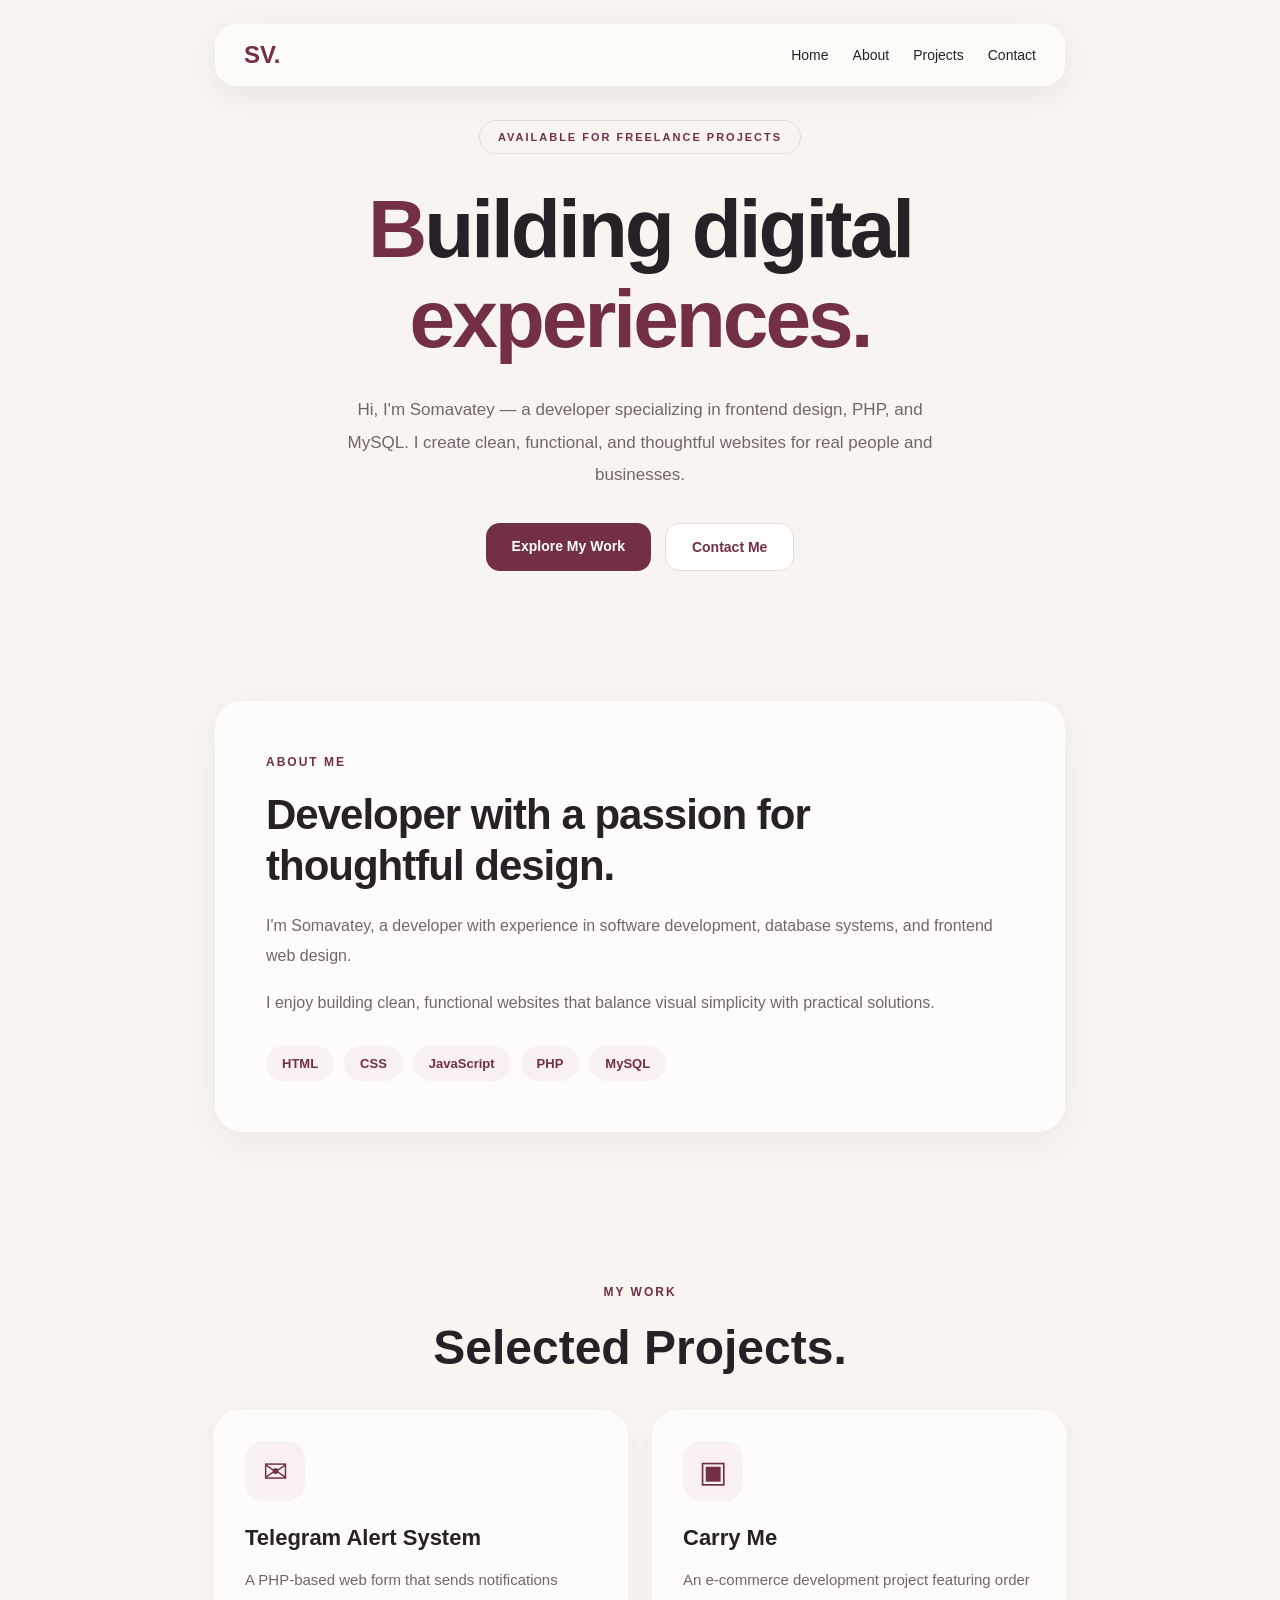
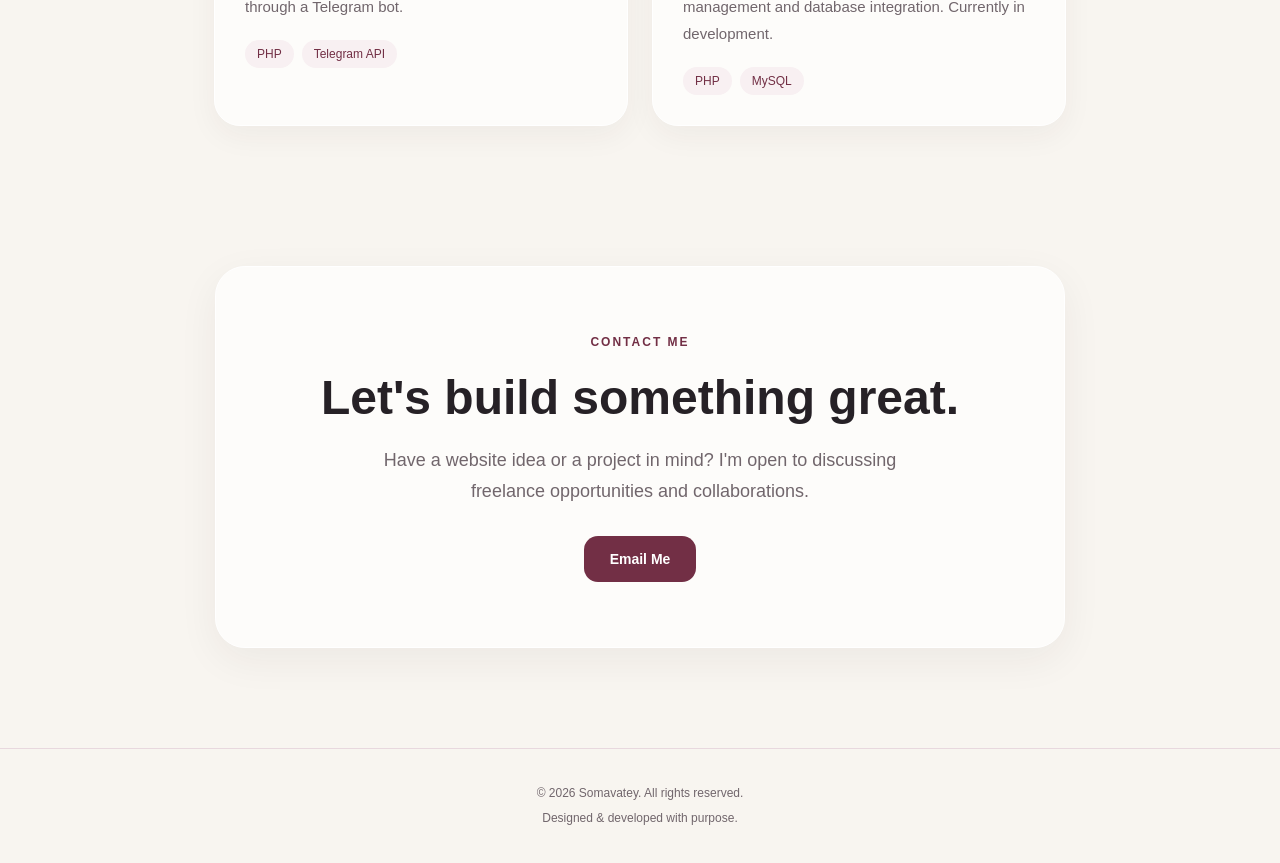
==== index.html @ c7643137 "Add files via upload" ====
<!DOCTYPE html>
<html lang="en">
<head>
    <meta charset="UTF-8">
    <meta name="viewport" content="width=device-width, initial-scale=1.0">
    <title>Somavatey | Developer Portfolio 2.0</title>
    
    <link rel="stylesheet" href="style.css">
</head>
<body>
    
<header class="navbar">
    <a href="#" class="logo">SV.</a>

    <nav class="nav-links" aria-label="Main navigation">
        <a href="#home">Home</a>
        <a href="#about">About</a>
        <a href="#projects">Projects</a>
        <a href="#contact">Contact</a>
    </nav>
</header>

   
<main id="home">
    <section class="hero">
        <span class="hero-label">
            AVAILABLE FOR FREELANCE PROJECTS
        </span>

        <h1>
            Building digital
            <span>experiences.</span>
        </h1>

        <p class="hero-description">
            Hi, I'm Somavatey — a developer specializing
            in frontend design, PHP, and MySQL.
            I create clean, functional, and thoughtful
            websites for real people and businesses.
        </p>

        <div class="hero-buttons">
            <a href="#projects" class="btn-primary">
                Explore My Work
            </a>

            <a href="#contact" class="btn-secondary">
                Contact Me
            </a>
        </div>
    </section>
    
<section id="about" class="about">
    <div class="about-card">
        <span class="section-label">ABOUT ME</span>

        <h2>Developer with a passion
            for thoughtful design.</h2>

        <p>
            I'm Somavatey, a developer with experience
            in software development, database systems,
            and frontend web design.
        </p>

        <p>
            I enjoy building clean, functional websites
            that balance visual simplicity with
            practical solutions.
        </p>

        <div class="skills">
            <span>HTML</span>
            <span>CSS</span>
            <span>JavaScript</span>
            <span>PHP</span>
            <span>MySQL</span>
        </div>
    </div>
</section>

<section id="projects" class="projects">
    <span class="section-label">MY WORK</span>
    <h2>Selected Projects.</h2>

    <div class="project-grid">
        <article class="project-card">
            <div class="project-icon">✉</div>
            <h3>Telegram Alert System</h3>
            <p>
                A PHP-based web form that sends
                notifications through a Telegram bot.
            </p>
            <div class="project-tags">
                <span>PHP</span>
                <span>Telegram API</span>
            </div>
        </article>

        <article class="project-card">
            <div class="project-icon">▣</div>
            <h3>Carry Me</h3>
            <p>
                An e-commerce development project
                featuring order management and
                database integration.
                Currently in development.
            </p>
            <div class="project-tags">
                <span>PHP</span>
                <span>MySQL</span>
            </div>
        </article>
    </div>
</section>

<section id="contact" class="contact">
    <div class="contact-card">
        <span class="section-label">CONTACT ME</span>

        <h2>Let's build something great.</h2>

        <p>
            Have a website idea or a project in mind?
            I'm open to discussing freelance
            opportunities and collaborations.
        </p>

        <div class="contact-buttons">
            <a href="mailto:YOUR_EMAIL@example.com"
               class="btn-primary">
                Email Me
            </a>
        </div>
    </div>
</section>

<footer class="footer">
    <p>© 2026 Somavatey. All rights reserved.</p>
    <p>Designed & developed with purpose.</p>
</footer>

</main>

</body>
</html>
---- style.css ----
:root {
    --background: #F8F5F0;
    --accent: #722F45;
    --text: #262126;
}

body {
    margin: 0;
    min-height: 100vh;
    display: flex;
    flex-direction: column;
    align-items: center;
    justify-content: center;
    font-family: Arial, sans-serif;
    background: var(--background);
    color: var(--text);
    text-align: center;
}

h1 {
    font-size: clamp(36px, 6vw, 64px);
    letter-spacing: -2px;
    margin-bottom: 16px;
}

h1::first-letter {
    color: var(--accent);
}

p {
    font-size: 18px;
    color: #71666C;
    line-height: 1.7;
}

.navbar {
    position: fixed;
    top: 24px;
    left: 50%;
    transform: translateX(-50%);
    width: min(90%, 850px);
    box-sizing: border-box;
    padding: 16px 28px;

    display: flex;
    align-items: center;
    justify-content: space-between;
    gap: 20px;

    background: rgba(255, 255, 255, 0.55);
    backdrop-filter: blur(18px);
    -webkit-backdrop-filter: blur(18px);
    border: 1px solid rgba(255, 255, 255, 0.8);
    border-radius: 22px;
    box-shadow: 0 8px 32px rgba(50, 30, 40, 0.08);
    z-index: 100;
}

.logo {
    font-size: 24px;
    font-weight: 800;
    color: #722F45;
    text-decoration: none;
}

.nav-links {
    display: flex;
    gap: 24px;
}

.nav-links a {
    color: #262126;
    text-decoration: none;
    font-size: 14px;
    font-weight: 500;
    transition: color 0.2s ease;
}

.nav-links a:hover {
    color: #722F45;
}

@media (max-width: 600px) {
    .navbar {
        padding: 14px 16px;
    }

    .nav-links {
        gap: 10px;
    }

    .nav-links a {
        font-size: 12px;
    }
}

main {
    width: 100%;
}

.hero {
    max-width: 850px;
    margin: 0 auto;
    padding: 120px 24px 80px;
    box-sizing: border-box;
}

.hero-label {
    display: inline-block;
    padding: 10px 18px;
    border: 1px solid #E8D8DE;
    border-radius: 50px;
    color: #722F45;
    font-size: 11px;
    font-weight: 700;
    letter-spacing: 2px;
}

.hero h1 {
    font-size: clamp(42px, 7vw, 82px);
    line-height: 1.1;
    letter-spacing: -3px;
    margin: 30px 0;
}

.hero h1 span {
    color: #722F45;
}

.hero-description {
    max-width: 590px;
    margin: 0 auto;
    font-size: 17px;
    line-height: 1.9;
}

.hero-buttons {
    display: flex;
    justify-content: center;
    flex-wrap: wrap;
    gap: 14px;
    margin-top: 32px;
}

.btn-primary,
.btn-secondary {
    padding: 15px 26px;
    border-radius: 14px;
    text-decoration: none;
    font-size: 14px;
    font-weight: 600;
    transition: transform 0.2s ease;
}

.btn-primary {
    background: #722F45;
    color: white;
}

.btn-secondary {
    background: white;
    color: #722F45;
    border: 1px solid #E8D8DE;
}

.btn-primary:hover,
.btn-secondary:hover {
    transform: translateY(-3px);
}


/* Portfolio 2.0 — Hero entrance animation */

@keyframes fadeUp {
    from {
        opacity: 0;
        transform: translateY(25px);
    }

    to {
        opacity: 1;
        transform: translateY(0);
    }
}

@media (prefers-reduced-motion: no-preference) {
    .hero-label,
    .hero h1,
    .hero-description,
    .hero-buttons {
        animation: fadeUp 0.8s ease-out both;
    }

    .hero h1 {
        animation-delay: 0.15s;
    }

    .hero-description {
        animation-delay: 0.3s;
    }

    .hero-buttons {
        animation-delay: 0.45s;
    }
}

/* About Me Section */

html {
    scroll-behavior: smooth;
    scroll-padding-top: 110px;
}

.about {
    padding: 50px 24px 100px;
}

.about-card {
    max-width: 850px;
    margin: 0 auto;
    padding: 50px;
    box-sizing: border-box;
    text-align: left;

    background: rgba(255, 255, 255, 0.65);
    backdrop-filter: blur(20px);
    border: 1px solid rgba(255, 255, 255, 0.9);
    border-radius: 28px;
    box-shadow: 0 12px 40px rgba(50, 30, 40, 0.06);
}

.section-label {
    color: #722F45;
    font-size: 12px;
    font-weight: 700;
    letter-spacing: 2px;
}

.about h2 {
    font-size: clamp(28px, 4vw, 42px);
    line-height: 1.2;
    letter-spacing: -1px;
    margin: 20px 0;
}

.about p {
    font-size: 16px;
    line-height: 1.9;
}

.skills {
    display: flex;
    flex-wrap: wrap;
    gap: 10px;
    margin-top: 28px;
}

.skills span {
    padding: 10px 16px;
    border-radius: 50px;
    background: #F8F0F2;
    color: #722F45;
    font-size: 13px;
    font-weight: 600;
}

@media (max-width: 600px) {
    .about-card {
        padding: 28px;
    }
}

/* Selected Projects */

.projects {
    max-width: 900px;
    margin: 0 auto;
    padding: 50px 24px 100px;
    box-sizing: border-box;
}

.projects h2 {
    font-size: clamp(32px, 5vw, 48px);
    margin: 20px 0 35px;
}

.project-grid {
    display: grid;
    grid-template-columns: repeat(2, minmax(0, 1fr));
    gap: 24px;
}

.project-card {
    background: rgba(255, 255, 255, 0.7);
    border: 1px solid #FFFFFF;
    border-radius: 26px;
    padding: 30px;
    text-align: left;
    box-shadow: 0 10px 30px rgba(50, 30, 40, 0.05);
    transition: transform 0.3s ease;
}

.project-card:hover {
    transform: translateY(-6px);
}

.project-icon {
    display: grid;
    place-items: center;
    width: 60px;
    height: 60px;
    background: #F8F0F2;
    color: #722F45;
    border-radius: 18px;
    font-size: 30px;
}

.project-card h3 {
    font-size: 22px;
    margin: 24px 0 10px;
}

.project-card p {
    font-size: 15px;
    line-height: 1.8;
}

.project-tags {
    display: flex;
    flex-wrap: wrap;
    gap: 8px;
    margin-top: 20px;
}

.project-tags span {
    background: #F8F0F2;
    color: #722F45;
    border-radius: 20px;
    padding: 7px 12px;
    font-size: 12px;
}

@media (max-width: 650px) {
    .project-grid {
        grid-template-columns: 1fr;
    }
}

/* Contact Section */

.contact {
    padding: 40px 24px 100px;
}

.contact-card {
    max-width: 850px;
    margin: 0 auto;
    padding: 65px 30px;
    box-sizing: border-box;
    text-align: center;
    border-radius: 30px;
    background: rgba(255, 255, 255, 0.7);
    border: 1px solid #FFFFFF;
    box-shadow: 0 12px 40px rgba(50, 30, 40, 0.06);
}

.contact h2 {
    font-size: clamp(32px, 5vw, 48px);
    margin: 20px 0;
}

.contact p {
    max-width: 520px;
    margin: 0 auto;
}

.contact-buttons {
    display: flex;
    justify-content: center;
    margin-top: 30px;
}

/* Portfolio 2.0 — Mobile improvements */

@media (max-width: 600px) {
    body {
        overflow-x: hidden;
    }

    .navbar {
        width: calc(100% - 24px);
        top: 12px;
        padding: 14px 12px;
        gap: 8px;
    }

    .logo {
        font-size: 20px;
        flex-shrink: 0;
    }

    .nav-links {
        gap: 8px;
        flex-wrap: wrap;
        justify-content: flex-end;
    }

    .nav-links a {
        font-size: 11px;
    }

    .hero {
        padding: 160px 20px 70px;
    }

    .hero h1 {
        font-size: clamp(36px, 10vw, 52px);
        letter-spacing: -1.5px;
    }

    .hero-description {
        font-size: 15px;
    }

    .about,
    .projects,
    .contact {
        padding-left: 16px;
        padding-right: 16px;
    }

    .about-card,
    .project-card {
        padding: 24px;
    }

    .contact-card {
        padding: 45px 22px;
    }

    .hero-buttons {
        gap: 12px;
    }
}

@media (max-width: 600px) {
    .hero {
        padding-bottom: 30px;
    }

    .about {
        padding-top: 20px;
    }

    .hero-description {
        max-width: 340px;
        margin: 0 auto;
    }

    .hero-buttons {
        margin-top: 26px;
    }
}

/* Portfolio Footer */

.footer {
    width: 100%;
    box-sizing: border-box;
    padding: 30px 20px;
    text-align: center;
    border-top: 1px solid #E8D8DE;
}

.footer p {
    font-size: 12px;
    line-height: 1.6;
    margin: 5px 0;
}

@media (max-width: 600px) {
    .footer {
        padding: 24px 16px;
    }
}
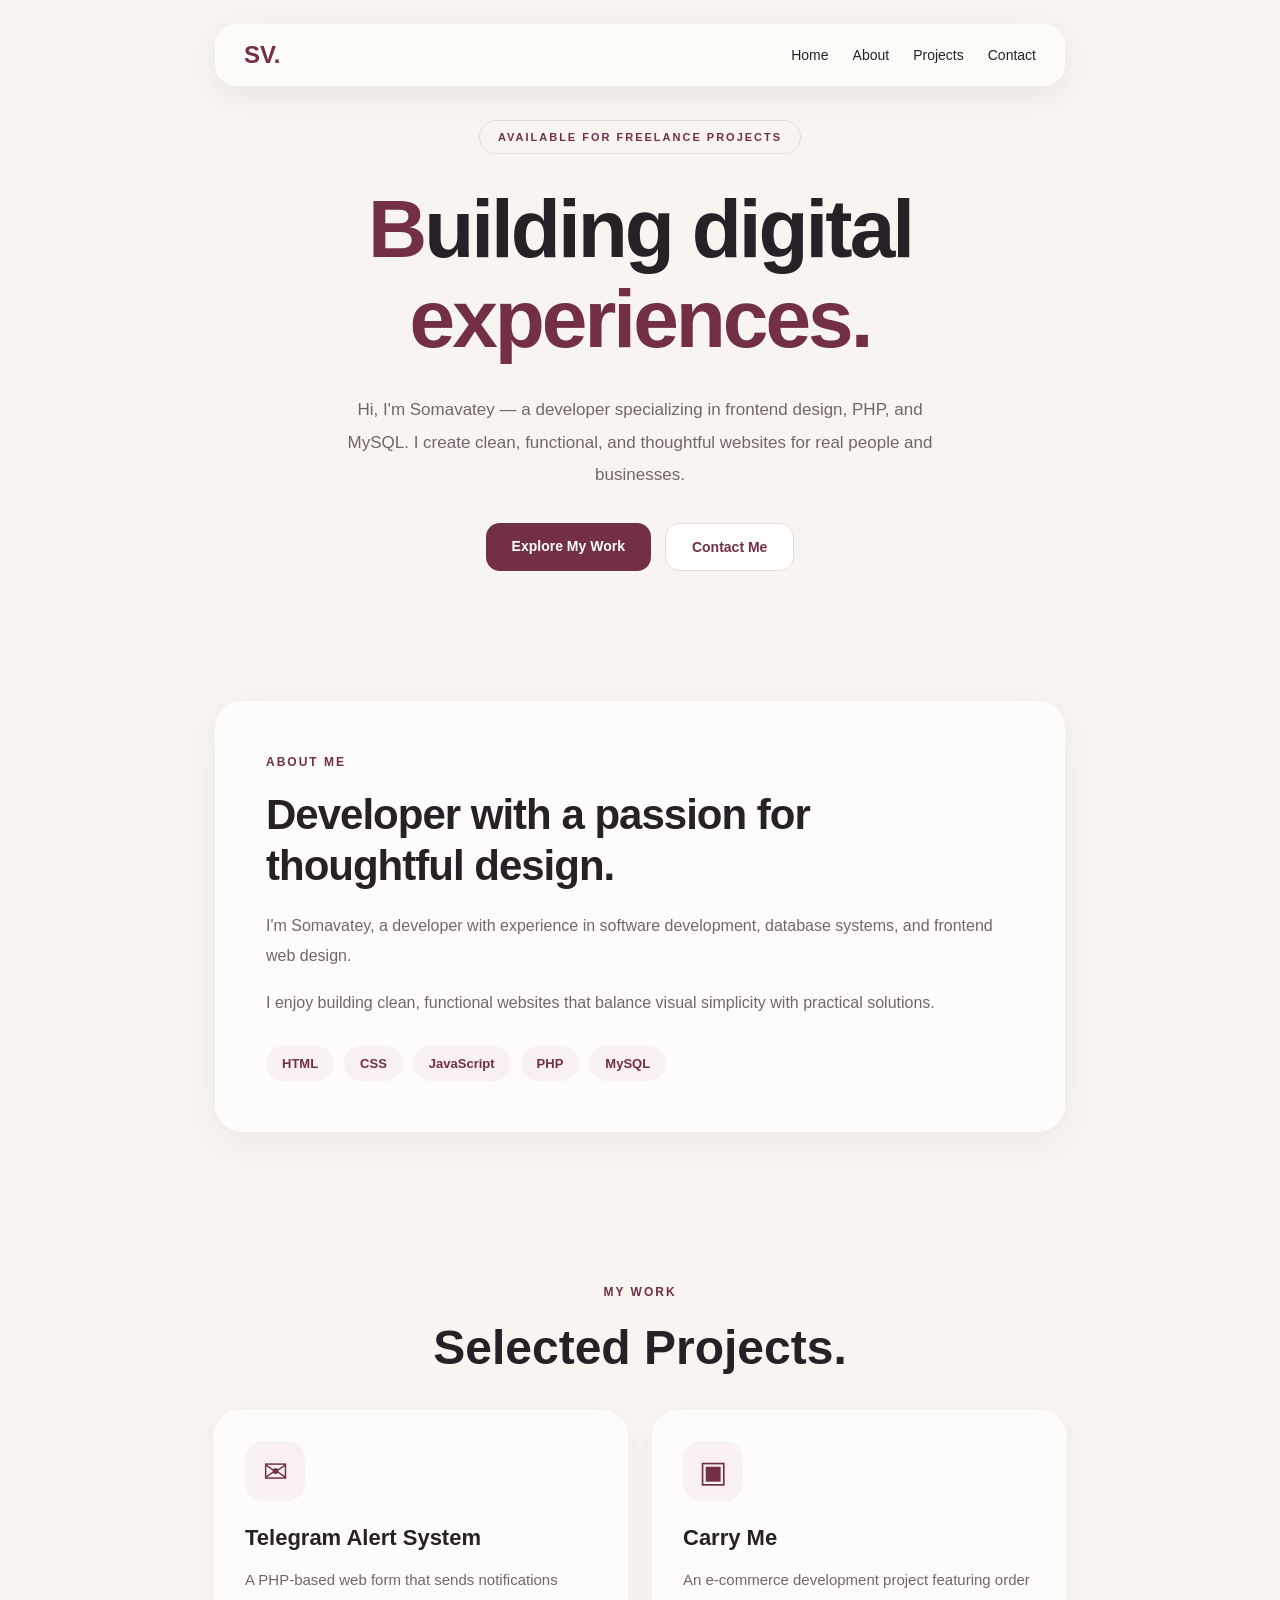
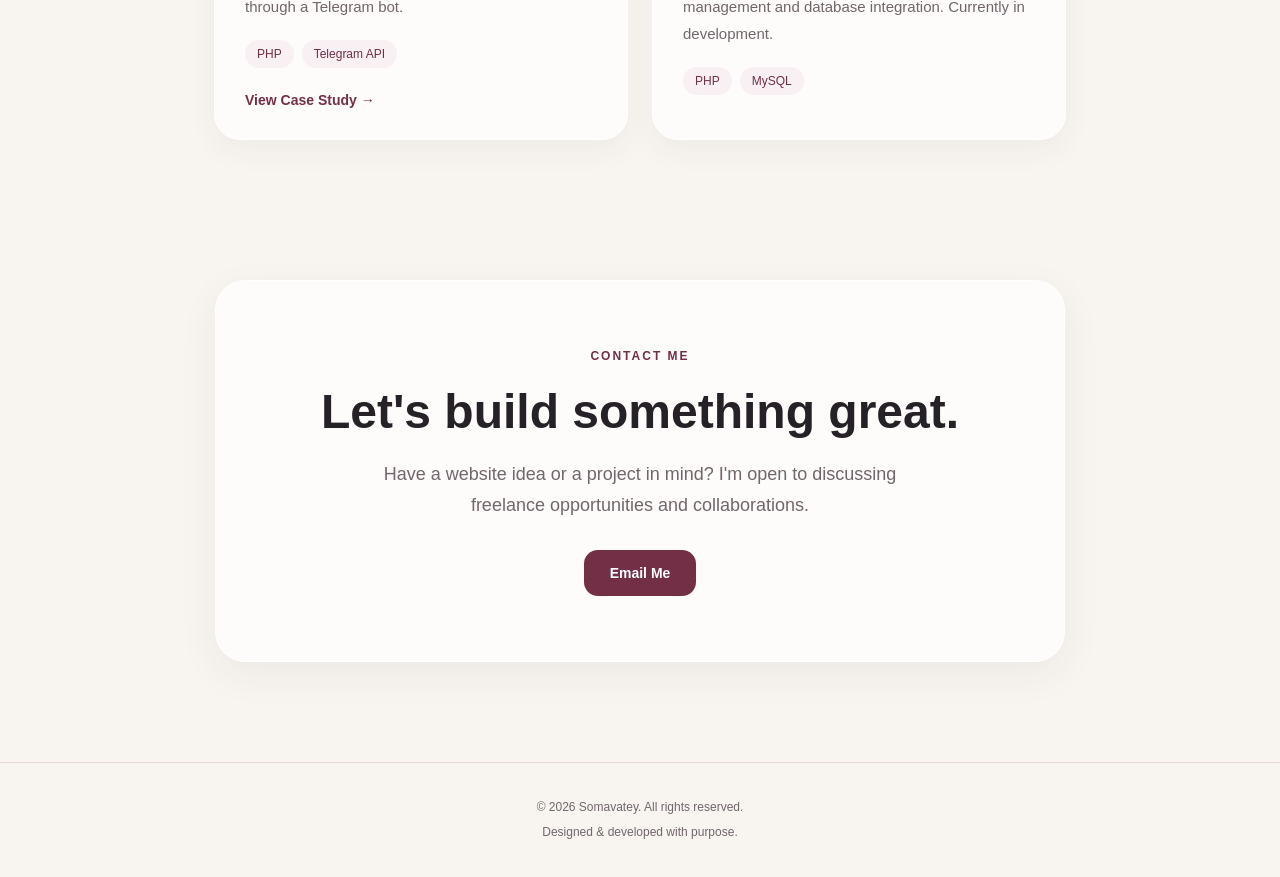
==== commit aabca906: "Add files via upload" ====
--- a/index.html
+++ b/index.html
@@ -96,6 +96,12 @@
                 <span>PHP</span>
                 <span>Telegram API</span>
             </div>
+            
+                <a href="telegram-case-study.html"
+                class="project-link">
+                    View Case Study →
+                </a>
+
         </article>
 
         <article class="project-card">
--- a/style.css
+++ b/style.css
@@ -486,3 +486,195 @@
 }
 
 
+
+/* Portfolio 2.2 — Case Study */
+
+.case-study {
+    width: 100%;
+    min-height: 100vh;
+    padding: 80px 20px;
+    box-sizing: border-box;
+}
+
+.case-intro {
+    max-width: 850px;
+    margin: 0 auto;
+    padding: 60px;
+    box-sizing: border-box;
+    text-align: left;
+
+    background: rgba(255, 255, 255, 0.75);
+    border: 1px solid #FFFFFF;
+    border-radius: 30px;
+    box-shadow: 0 12px 40px rgba(50, 30, 40, 0.06);
+}
+
+.case-intro > p:first-child {
+    color: #722F45;
+    font-size: 12px;
+    font-weight: 700;
+    letter-spacing: 2px;
+}
+
+.case-intro h1 {
+    font-size: clamp(36px, 6vw, 60px);
+    line-height: 1.15;
+    letter-spacing: -2px;
+    margin: 25px 0;
+}
+
+.case-intro > p {
+    font-size: 17px;
+    line-height: 1.8;
+}
+
+.case-intro a {
+    display: inline-block;
+    margin-top: 30px;
+    color: #722F45;
+    font-weight: 600;
+    text-decoration: none;
+}
+
+.case-intro a:hover {
+    text-decoration: underline;
+}
+
+@media (max-width: 600px) {
+    .case-study {
+        padding: 30px 16px;
+    }
+
+    .case-intro {
+        padding: 30px 24px;
+    }
+}
+
+/* Case Study — Project Details */
+
+.case-details {
+    max-width: 850px;
+    width: 100%;
+    margin: 30px auto 0;
+}
+
+.detail-card {
+    background: rgba(255, 255, 255, 0.75);
+    border: 1px solid #FFFFFF;
+    border-radius: 28px;
+    padding: 50px;
+    box-sizing: border-box;
+    text-align: left;
+}
+
+.detail-card h2 {
+    font-size: 28px;
+    margin: 28px 0 12px;
+}
+
+.detail-card p {
+    font-size: 16px;
+    line-height: 1.8;
+}
+
+@media (max-width: 600px) {
+    .detail-card {
+        padding: 28px 24px;
+    }
+}
+
+/* Case Study — Technical Workflow */
+
+.workflow {
+    padding-left: 24px;
+    margin: 20px 0 30px;
+}
+
+.workflow li {
+    padding-left: 8px;
+    margin-bottom: 16px;
+    font-size: 16px;
+    line-height: 1.8;
+    color: #71666C;
+}
+
+.workflow li::marker {
+    color: #722F45;
+    font-weight: bold;
+}
+
+/* Case Study — Screenshot */
+
+.case-screenshot {
+    display: block;
+    width: 100%;
+    height: auto;
+    margin-top: 24px;
+    border-radius: 18px;
+    border: 1px solid #E8D8DE;
+    box-sizing: border-box;
+}
+
+/* Portfolio 2.2 — Project Links */
+
+.project-link {
+    display: inline-block;
+    margin-top: 24px;
+    color: #722F45;
+    font-size: 14px;
+    font-weight: 700;
+    text-decoration: none;
+    transition: transform 0.2s ease;
+}
+
+.project-link:hover {
+    transform: translateX(4px);
+    text-decoration: underline;
+}
+
+.project-link:focus-visible {
+    outline: 2px solid #722F45;
+    outline-offset: 5px;
+    border-radius: 3px;
+}
+
+/* Portfolio 2.2 — Mobile Case Study */
+
+@media (max-width: 600px) {
+    .case-study {
+        padding: 24px 14px 50px;
+    }
+
+    .case-intro {
+        padding: 30px 22px;
+        border-radius: 22px;
+    }
+
+    .case-intro h1 {
+        font-size: clamp(32px, 9vw, 42px);
+        letter-spacing: -1px;
+        overflow-wrap: break-word;
+    }
+
+    .case-intro > p {
+        font-size: 15px;
+    }
+
+    .case-details {
+        margin-top: 18px;
+    }
+
+    .detail-card {
+        padding: 28px 22px;
+        border-radius: 22px;
+    }
+
+    .detail-card h2 {
+        font-size: 24px;
+    }
+
+    .case-screenshot {
+        width: 100%;
+        height: auto;
+    }
+}
